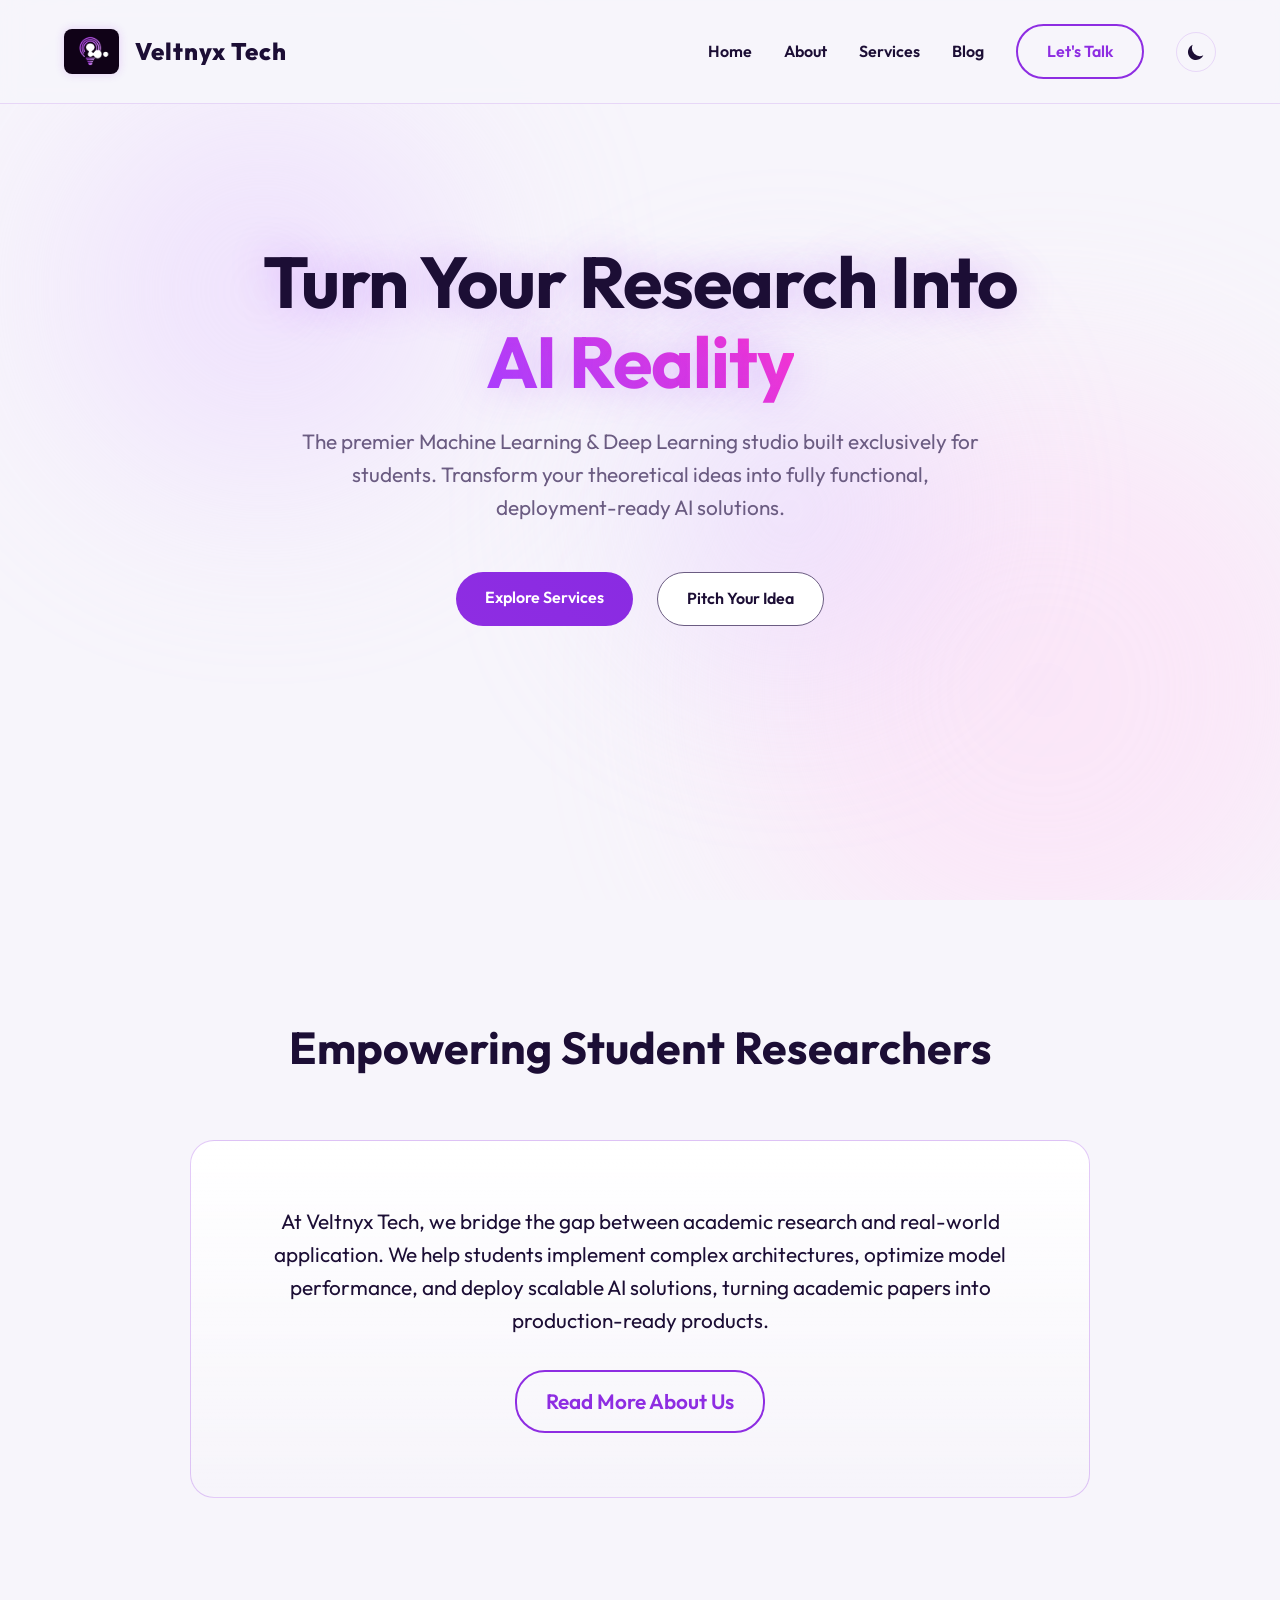
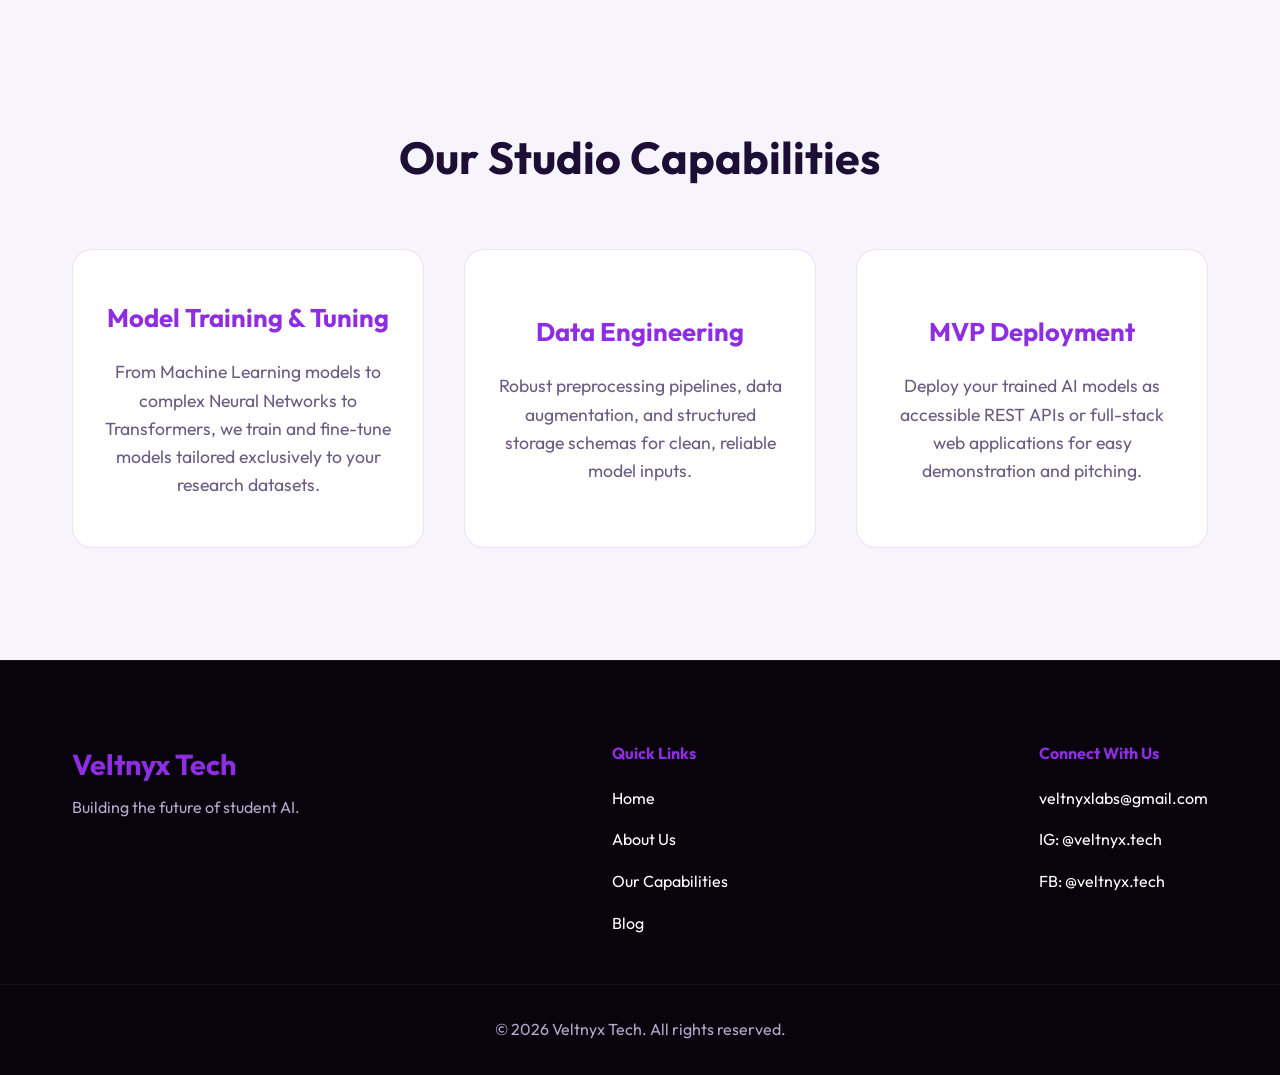
==== index.html @ e67e0559 "Deploy static site to GitHub Pages" ====
<!DOCTYPE html>
<html lang="en">

<head>
    <meta charset="UTF-8">
    <meta name="viewport" content="width=device-width, initial-scale=1.0">
    
    <title>Veltnyx Tech - Turn Your Research into AI Solutions</title>
    <meta name="description" content="Veltnyx Tech is a premier Machine Learning & Deep Learning studio helping students turn academic research into fully functional, deployment-ready AI solutions.">
    
    <!-- Open Graph / Facebook -->
    <meta property="og:type" content="website">
    <meta property="og:url" content="http://testserver/">
    <meta property="og:title" content="Veltnyx Tech - Turn Your Research into AI Solutions">
    <meta property="og:description" content="Veltnyx Tech is a premier Machine Learning & Deep Learning studio helping students turn academic research into fully functional, deployment-ready AI solutions.">
    <meta property="og:image" content="/static/seo_banner.png">

    <!-- Twitter -->
    <meta property="twitter:card" content="summary_large_image">
    <meta property="twitter:url" content="http://testserver/">
    <meta property="twitter:title" content="Veltnyx Tech - Turn Your Research into AI Solutions">
    <meta property="twitter:description" content="Veltnyx Tech is a premier Machine Learning & Deep Learning studio helping students turn academic research into fully functional, deployment-ready AI solutions.">
    <meta property="twitter:image" content="/static/seo_banner.png">
    

    <link href="https://fonts.googleapis.com/css2?family=Outfit:wght@300;400;600;800&display=swap" rel="stylesheet">
    <link rel="stylesheet" href="/static/styles.css?v=2">
    <script>
        // Check local storage or system preference to set initial theme on document element
        if (localStorage.getItem('theme') === 'light' || (!('theme' in localStorage) && window.matchMedia('(prefers-color-scheme: light)').matches)) {
            document.documentElement.classList.add('light-theme');
        } else {
            document.documentElement.classList.remove('light-theme');
        }
    </script>
</head>

<body>
    <header class="navbar">
        <div class="logo">
            <a href="/" style="display: flex; align-items: center; gap: 1rem; color: var(--text-main); text-decoration: none;">
                <img src="/static/placeholder_logo.png" alt="Veltnyx Tech Logo" id="brand-logo">
                <span>Veltnyx Tech</span>
            </a>
        </div>
        <nav>
            <a href="/#home">Home</a>
            <a href="/about/">About</a>
            <a href="/#services">Services</a>
            <a href="/blog/">Blog</a>
            <a href="#contact" class="btn btn-outline">Let's Talk</a>
            <!-- Theme Toggle Button -->
            <button id="theme-toggle" class="theme-toggle-btn" aria-label="Toggle Theme">
                <svg id="theme-toggle-dark-icon" class="theme-icon hidden" fill="currentColor" viewBox="0 0 20 20" xmlns="http://www.w3.org/2000/svg"><path d="M17.293 13.293A8 8 0 016.707 2.707a8.001 8.001 0 1010.586 10.586z"></path></svg>
                <svg id="theme-toggle-light-icon" class="theme-icon hidden" fill="currentColor" viewBox="0 0 20 20" xmlns="http://www.w3.org/2000/svg"><path d="M10 2a1 1 0 011 1v1a1 1 0 11-2 0V3a1 1 0 011-1zm4 8a4 4 0 11-8 0 4 4 0 018 0zm-.464 4.95l.707.707a1 1 0 001.414-1.414l-.707-.707a1 1 0 00-1.414 1.414zm2.12-10.607a1 1 0 010 1.414l-.706.707a1 1 0 11-1.414-1.414l.707-.707a1 1 0 011.414 0zM17 11a1 1 0 100-2h-1a1 1 0 100 2h1zm-7 4a1 1 0 011 1v1a1 1 0 11-2 0v-1a1 1 0 011-1zM5.05 6.464A1 1 0 106.46 5.05l-.707-.707a1 1 0 00-1.414 1.414l.707.707zm1.414 8.486l-.707.707a1 1 0 01-1.414-1.414l.707-.707a1 1 0 011.414 1.414zM4 11a1 1 0 100-2H3a1 1 0 000 2h1z" fill-rule="evenodd" clip-rule="evenodd"></path></svg>
            </button>
        </nav>
    </header>

    
<main>
    <section class="hero" id="home">
        <div class="hero-content">
            <h1 class="glow-text">Turn Your Research Into <span class="highlight">AI Reality</span></h1>
            <p>The premier Machine Learning & Deep Learning studio built exclusively for students. Transform your
                theoretical ideas into fully functional, deployment-ready AI solutions.</p>
            <div class="hero-buttons">
                <a href="#services" class="btn btn-primary">Explore Services</a>
                <a href="#contact" class="btn btn-secondary">Pitch Your Idea</a>
            </div>
        </div>
        <div class="floating-shapes">
            <!-- Abstract floating elements for ML vibe -->
            <div class="shape shape-1"></div>
            <div class="shape shape-2"></div>
            <div class="shape shape-3"></div>
        </div>
    </section>

    <section class="about" id="about">
        <div class="container">
            <h2>Empowering Student Researchers</h2>
            <div class="about-grid">
                <div class="about-text">
                    <p>At Veltnyx Tech, we bridge the gap between academic research and real-world application. We
                        help students implement complex architectures, optimize model performance, and deploy
                        scalable AI solutions, turning academic papers into production-ready products.</p>
                    <div style="margin-top: 2rem;">
                        <a href="/about/" class="btn btn-outline">Read More About Us</a>
                    </div>
                </div>
            </div>
        </div>
    </section>

    <section class="services" id="services">
        <div class="container">
            <h2>Our Studio Capabilities</h2>
            <div class="service-grid">
                <div class="service-card">
                    <h3>Model Training & Tuning</h3>
                    <p>From Machine Learning models to complex Neural Networks to Transformers, we
                        train and fine-tune models
                        tailored exclusively to your research datasets.</p>
                </div>
                <div class="service-card">
                    <h3>Data Engineering</h3>
                    <p>Robust preprocessing pipelines, data augmentation, and structured storage schemas for clean,
                        reliable model inputs.</p>
                </div>
                <div class="service-card">
                    <h3>MVP Deployment</h3>
                    <p>Deploy your trained AI models as accessible REST APIs or full-stack web applications for easy
                        demonstration and pitching.</p>
                </div>
            </div>
        </div>
    </section>
</main>


    <footer id="contact">
        <div class="container footer-content">
            <div class="footer-brand">
                <h3>Veltnyx Tech</h3>
                <p>Building the future of student AI.</p>
            </div>
            <div class="footer-links">
                <h4 style="color: var(--accent-primary); margin-bottom: 0.2rem;">Quick Links</h4>
                <a href="/#home">Home</a>
                <a href="/about/">About Us</a>
                <a href="/#services">Our Capabilities</a>
                <a href="/blog/">Blog</a>
            </div>
            <div class="footer-links">
                <h4 style="color: var(--accent-primary); margin-bottom: 0.2rem;">Connect With Us</h4>
                <a href="mailto:veltnyxlabs@gmail.com">veltnyxlabs@gmail.com</a>
                <a href="https://instagram.com/veltnyx.tech" target="_blank" rel="noopener noreferrer">IG: @veltnyx.tech</a>
                <a href="https://facebook.com/veltnyx.tech" target="_blank" rel="noopener noreferrer">FB: @veltnyx.tech</a>
            </div>
        </div>
        <div class="footer-bottom">
            <p>&copy; 2026 Veltnyx Tech. All rights reserved.</p>
        </div>
    </footer>

    <script src="/static/script.js?v=2"></script>
    
</body>

</html>
---- static/styles.css ----
:root {
    --bg-color: #0d0614;
    --card-bg: #170b29;
    --accent-primary: #af4dff;
    --accent-secondary: #ff33cc;
    --text-main: #ffffff;
    --text-muted: #b5a8c9;
    --glow-color: rgba(175, 77, 255, 0.4);
    
    --nav-bg: rgba(13, 6, 20, 0.85);
    --card-hover-shadow: 0 15px 40px rgba(0, 0, 0, 0.6);
    --img-placeholder-bg: #2a164a;
    --carousel-img-bg: linear-gradient(45deg, #2a164a, #4b0082);
    --carousel-shadow: 0 10px 30px rgba(0, 0, 0, 0.5);
    --post-hero-bg: linear-gradient(45deg, #170b29, #2a164a);
    --btn-secondary-hover-bg: #251242;
    --border-color: rgba(175, 77, 255, 0.1);
    --border-about: rgba(175, 77, 255, 0.2);
}

.light-theme {
    --bg-color: #f7f5fb;
    --card-bg: #ffffff;
    --accent-primary: #8e2de2;
    --accent-secondary: #ff007f;
    --text-main: #1c0e35;
    --text-muted: #6b5c82;
    --glow-color: rgba(142, 45, 226, 0.2);
    
    --nav-bg: rgba(247, 245, 251, 0.9);
    --card-hover-shadow: 0 15px 40px rgba(142, 45, 226, 0.08);
    --img-placeholder-bg: #f0e6ff;
    --carousel-img-bg: linear-gradient(45deg, #e9dbff, #ffd9f4);
    --carousel-shadow: 0 10px 30px rgba(142, 45, 226, 0.08);
    --post-hero-bg: linear-gradient(45deg, #f0e6ff, #e9dbff);
    --btn-secondary-hover-bg: #f0e6ff;
    --border-color: rgba(142, 45, 226, 0.15);
    --border-about: rgba(142, 45, 226, 0.25);
}

.light-theme .shape-1 {
    background: #e6ccff;
}
.light-theme .shape-2 {
    background: #ffd6f5;
}
.light-theme .shape-3 {
    background: #e0ccff;
}
.light-theme .shape {
    opacity: 0.45;
}

* {
    margin: 0;
    padding: 0;
    box-sizing: border-box;
}

body {
    background-color: var(--bg-color);
    color: var(--text-main);
    font-family: 'Outfit', sans-serif;
    line-height: 1.6;
    overflow-x: hidden;
    transition: background-color 0.3s ease, color 0.3s ease;
}

a {
    text-decoration: none;
    color: var(--text-main);
    transition: color 0.3s;
}

a:hover {
    color: var(--accent-primary);
}

.container {
    max-width: 1200px;
    margin: 0 auto;
    padding: 0 2rem;
}

/* Navbar */
.navbar {
    display: flex;
    justify-content: space-between;
    align-items: center;
    padding: 1.5rem 5%;
    background: var(--nav-bg);
    backdrop-filter: blur(10px);
    position: fixed;
    top: 0;
    width: 100%;
    z-index: 1000;
    border-bottom: 1px solid var(--border-color);
    transition: background 0.3s ease, border-color 0.3s ease;
}

.logo {
    display: flex;
    align-items: center;
    gap: 1rem;
    font-size: 1.5rem;
    font-weight: 800;
    color: var(--text-main);
    letter-spacing: 1px;
}

.logo img {
    height: 45px;
    width: auto;
    border-radius: 8px;
    box-shadow: 0 0 10px var(--glow-color);
}

nav {
    display: flex;
    gap: 2rem;
    align-items: center;
}

nav a {
    font-weight: 600;
}

.btn {
    padding: 0.8rem 1.8rem;
    border-radius: 30px;
    font-weight: 600;
    transition: all 0.3s ease;
    cursor: pointer;
    border: none;
    display: inline-block;
}

.btn-outline {
    background: transparent;
    border: 2px solid var(--accent-primary);
    color: var(--accent-primary);
}

.btn-outline:hover {
    background: var(--accent-primary);
    color: var(--text-main);
    box-shadow: 0 0 15px var(--glow-color);
}

.btn-primary {
    background: linear-gradient(45deg, var(--accent-primary), #8a2be2);
    color: white;
}

.btn-primary:hover {
    box-shadow: 0 0 20px var(--glow-color);
    transform: translateY(-2px);
}

.btn-secondary {
    background: var(--card-bg);
    color: var(--text-main);
    border: 1px solid var(--text-muted);
}

.btn-secondary:hover {
    background: var(--btn-secondary-hover-bg);
    border-color: var(--accent-primary);
}

/* Hero Section */
.hero {
    min-height: 100vh;
    display: flex;
    align-items: center;
    justify-content: center;
    position: relative;
    padding-top: 80px;
    text-align: center;
}

.hero-content {
    max-width: 850px;
    z-index: 2;
    padding: 2rem;
}

.hero h1 {
    font-size: 4.5rem;
    line-height: 1.1;
    margin-bottom: 1.5rem;
    letter-spacing: -1px;
}

.highlight {
    background: linear-gradient(45deg, #a73eff, #ff33cc);
    -webkit-background-clip: text;
    -webkit-text-fill-color: transparent;
}

.glow-text {
    text-shadow: 0 0 40px rgba(175, 77, 255, 0.3);
}

.hero p {
    font-size: 1.3rem;
    color: var(--text-muted);
    margin-bottom: 3rem;
    max-width: 700px;
    margin-left: auto;
    margin-right: auto;
}

.hero-buttons {
    display: flex;
    gap: 1.5rem;
    justify-content: center;
}

/* Abstract Floating Shapes */
.floating-shapes {
    position: absolute;
    top: 0;
    left: 0;
    width: 100%;
    height: 100%;
    overflow: hidden;
    z-index: 1;
    pointer-events: none;
}

.shape {
    position: absolute;
    filter: blur(100px);
    border-radius: 50%;
    opacity: 0.3;
    animation: float 12s infinite alternate ease-in-out;
}

.shape-1 {
    width: 400px;
    height: 400px;
    background: #4b0082;
    top: 10%;
    left: 5%;
}

.shape-2 {
    width: 600px;
    height: 600px;
    background: var(--accent-primary);
    bottom: -10%;
    right: -5%;
    animation-delay: -5s;
}

.shape-3 {
    width: 300px;
    height: 300px;
    background: var(--accent-secondary);
    top: 40%;
    left: 50%;
    animation-duration: 20s;
}

@keyframes float {
    0% {
        transform: translate(0, 0) scale(1);
    }

    100% {
        transform: translate(40px, -60px) scale(1.1);
    }
}

/* Sections General */
section {
    padding: 7rem 0;
    position: relative;
    z-index: 2;
}

h2 {
    font-size: 2.8rem;
    margin-bottom: 3.5rem;
    text-align: center;
    color: var(--text-main);
}

/* About & Services Grid */
.service-grid {
    display: grid;
    grid-template-columns: repeat(auto-fit, minmax(320px, 1fr));
    gap: 2.5rem;
}

.service-card {
    background: var(--card-bg);
    padding: 3rem 2rem;
    border-radius: 20px;
    border: 1px solid var(--border-color);
    transition: transform 0.4s cubic-bezier(0.175, 0.885, 0.32, 1.275), box-shadow 0.4s, border-color 0.4s, background-color 0.3s;
    display: flex;
    flex-direction: column;
    justify-content: center;
}

.service-card:hover {
    transform: translateY(-15px);
    box-shadow: var(--card-hover-shadow);
    border-color: var(--accent-primary);
}

.service-card h3 {
    font-size: 1.6rem;
    margin-bottom: 1.2rem;
    color: var(--accent-primary);
    text-align: center;
}

.service-card p {
    color: var(--text-muted);
    font-size: 1.1rem;
    text-align: center;
}

.about-text {
    background: linear-gradient(180deg, var(--card-bg), transparent);
    padding: 4rem;
    border-radius: 24px;
    text-align: center;
    border: 1px solid var(--border-about);
    font-size: 1.3rem;
    max-width: 900px;
    margin: 0 auto;
    transition: border-color 0.3s ease, background-color 0.3s ease;
}

.about-text strong {
    color: var(--accent-primary);
}

/* Footer */
footer {
    background: #08030d;
    padding: 5rem 0 2rem;
    border-top: 1px solid rgba(175, 77, 255, 0.15);
    position: relative;
    z-index: 2;
    color: #ffffff;
}

.footer-content {
    display: flex;
    justify-content: space-between;
    margin-bottom: 3rem;
    flex-wrap: wrap;
    gap: 2rem;
}

.footer-brand h3 {
    font-size: 1.8rem;
    margin-bottom: 0.5rem;
    color: var(--accent-primary);
}

.footer-brand p {
    color: #b5a8c9;
}

.footer-links {
    display: flex;
    flex-direction: column;
    gap: 1rem;
}

.footer-links a {
    color: #ffffff;
}

.footer-links a:hover {
    padding-left: 5px;
    color: var(--accent-primary);
}

.footer-bottom {
    text-align: center;
    color: #b5a8c9;
    font-size: 1rem;
    border-top: 1px solid rgba(255, 255, 255, 0.05);
    padding-top: 2rem;
}

/* Responsive */
@media (max-width: 768px) {
    .hero h1 {
        font-size: 3rem;
    }

    nav {
        display: none;
    }

    .footer-content {
        flex-direction: column;
        text-align: center;
    }
    
    .blog-grid {
        grid-template-columns: 1fr;
    }
}

/* Blog Page Styles */
.blog-grid {
    display: grid;
    grid-template-columns: repeat(auto-fit, minmax(320px, 1fr));
    gap: 2.5rem;
}

.blog-card {
    background: var(--card-bg);
    border-radius: 20px;
    border: 1px solid var(--border-color);
    overflow: hidden;
    transition: all 0.4s cubic-bezier(0.175, 0.885, 0.32, 1.275), background-color 0.3s ease;
    display: flex;
    flex-direction: column;
}

.blog-card:hover {
    transform: translateY(-10px);
    box-shadow: var(--card-hover-shadow);
    border-color: var(--accent-primary);
}

.blog-image {
    height: 220px;
    display: flex;
    align-items: center;
    justify-content: center;
    background: var(--img-placeholder-bg);
    transition: background-color 0.3s ease;
}

.blog-content {
    padding: 2rem;
    flex-grow: 1;
    display: flex;
    flex-direction: column;
}

.blog-meta {
    color: var(--text-muted);
    font-size: 0.9rem;
    margin-bottom: 0.8rem;
}

.blog-content h3 {
    color: var(--accent-primary);
    font-size: 1.5rem;
    margin-bottom: 1rem;
    line-height: 1.3;
}

.blog-excerpt {
    color: var(--text-muted);
    margin-bottom: 2rem;
    display: -webkit-box;
    -webkit-line-clamp: 3;
    -webkit-box-orient: vertical;
    overflow: hidden;
    flex-grow: 1;
}

/* Carousel Styles */
.carousel-container {
    position: relative;
    max-width: 1000px;
    margin: 0 auto 5rem;
    overflow: hidden;
    border-radius: 20px;
    border: 1px solid var(--border-about);
    box-shadow: var(--carousel-shadow);
    transition: border-color 0.3s ease, box-shadow 0.3s ease;
}

.carousel-inner {
    display: flex;
    transition: transform 0.5s ease-in-out;
    height: 400px;
}

.carousel-item {
    min-width: 100%;
    display: flex;
    align-items: center;
    background: var(--card-bg);
    position: relative;
    transition: background-color 0.3s ease;
}

.carousel-item-image {
    flex: 1;
    height: 100%;
    display: flex;
    align-items: center;
    justify-content: center;
    background: var(--carousel-img-bg);
    font-size: 5rem;
    transition: background 0.3s ease;
}

.carousel-item-content {
    flex: 1;
    padding: 3rem;
    display: flex;
    flex-direction: column;
    justify-content: center;
}

.carousel-meta {
    color: var(--text-muted);
    font-size: 0.9rem;
    margin-bottom: 1rem;
    text-transform: uppercase;
    letter-spacing: 1px;
    font-weight: 600;
}

.carousel-item-content h2 {
    font-size: 2.2rem;
    margin-bottom: 1rem;
    text-align: left;
    color: var(--text-main);
    line-height: 1.2;
}

.carousel-item-content p {
    color: var(--text-muted);
    margin-bottom: 2rem;
    font-size: 1.1rem;
    display: -webkit-box;
    -webkit-line-clamp: 3;
    -webkit-box-orient: vertical;
    overflow: hidden;
}

.carousel-control {
    position: absolute;
    top: 50%;
    transform: translateY(-50%);
    background: rgba(13, 6, 20, 0.5);
    border: 1px solid var(--accent-primary);
    color: white;
    width: 50px;
    height: 50px;
    border-radius: 50%;
    display: flex;
    align-items: center;
    justify-content: center;
    cursor: pointer;
    transition: all 0.3s;
    z-index: 10;
    font-size: 1.5rem;
}

.carousel-control:hover {
    background: var(--accent-primary);
    box-shadow: 0 0 15px var(--glow-color);
}

.carousel-control.prev {
    left: 20px;
}

.carousel-control.next {
    right: 20px;
}

.carousel-indicators {
    position: absolute;
    bottom: 20px;
    left: 50%;
    transform: translateX(-50%);
    display: flex;
    gap: 10px;
    z-index: 10;
}

.indicator {
    width: 12px;
    height: 12px;
    border-radius: 50%;
    background: rgba(255, 255, 255, 0.3);
    cursor: pointer;
    transition: all 0.3s;
}

.indicator.active {
    background: var(--accent-primary);
    box-shadow: 0 0 10px var(--glow-color);
}

/* Individual Blog Post Styles */
.post-header {
    text-align: center;
    margin-bottom: 3rem;
}

.post-meta {
    color: var(--accent-primary);
    font-weight: 600;
    margin-bottom: 1rem;
    font-size: 1.1rem;
}

.post-title {
    font-size: 4rem;
    line-height: 1.1;
    margin-bottom: 2rem;
    text-align: center;
}

.post-hero-image {
    width: 100%;
    height: 400px;
    border-radius: 20px;
    background: var(--post-hero-bg);
    display: flex;
    align-items: center;
    justify-content: center;
    font-size: 6rem;
    margin-bottom: 4rem;
    border: 1px solid var(--border-about);
    box-shadow: var(--carousel-shadow);
    transition: background 0.3s ease, border-color 0.3s ease, box-shadow 0.3s ease;
}

.post-content {
    max-width: 800px;
    margin: 0 auto;
    font-size: 1.2rem;
    color: var(--text-muted);
    line-height: 1.8;
}

.post-content h2 {
    color: var(--text-main);
    font-size: 2.2rem;
    margin: 3rem 0 1.5rem;
    text-align: left;
}

.post-content p {
    margin-bottom: 1.5rem;
}

.post-content ul, .post-content ol {
    margin-bottom: 1.5rem;
    padding-left: 2rem;
}

.post-content li {
    margin-bottom: 0.5rem;
}

@media (max-width: 768px) {
    .carousel-item {
        flex-direction: column;
    }
    .carousel-item-image {
        flex: 0.5;
        width: 100%;
    }
    .carousel-item-content {
        flex: 0.5;
        padding: 2rem;
    }
    .carousel-inner {
        height: 500px;
    }
    .post-title {
        font-size: 2.5rem;
    }
}

/* Theme Toggle Button */
.theme-toggle-btn {
    background: transparent;
    border: none;
    cursor: pointer;
    color: var(--text-main);
    display: flex;
    align-items: center;
    justify-content: center;
    padding: 0.5rem;
    border-radius: 50%;
    transition: all 0.3s ease;
    width: 40px;
    height: 40px;
    border: 1px solid var(--border-color);
}

.theme-toggle-btn:hover {
    background: rgba(175, 77, 255, 0.1);
    color: var(--accent-primary);
    transform: rotate(15deg);
}

.light-theme .theme-toggle-btn:hover {
    background: rgba(142, 45, 226, 0.1);
}

.theme-icon {
    width: 20px;
    height: 20px;
}

.hidden {
    display: none !important;
}
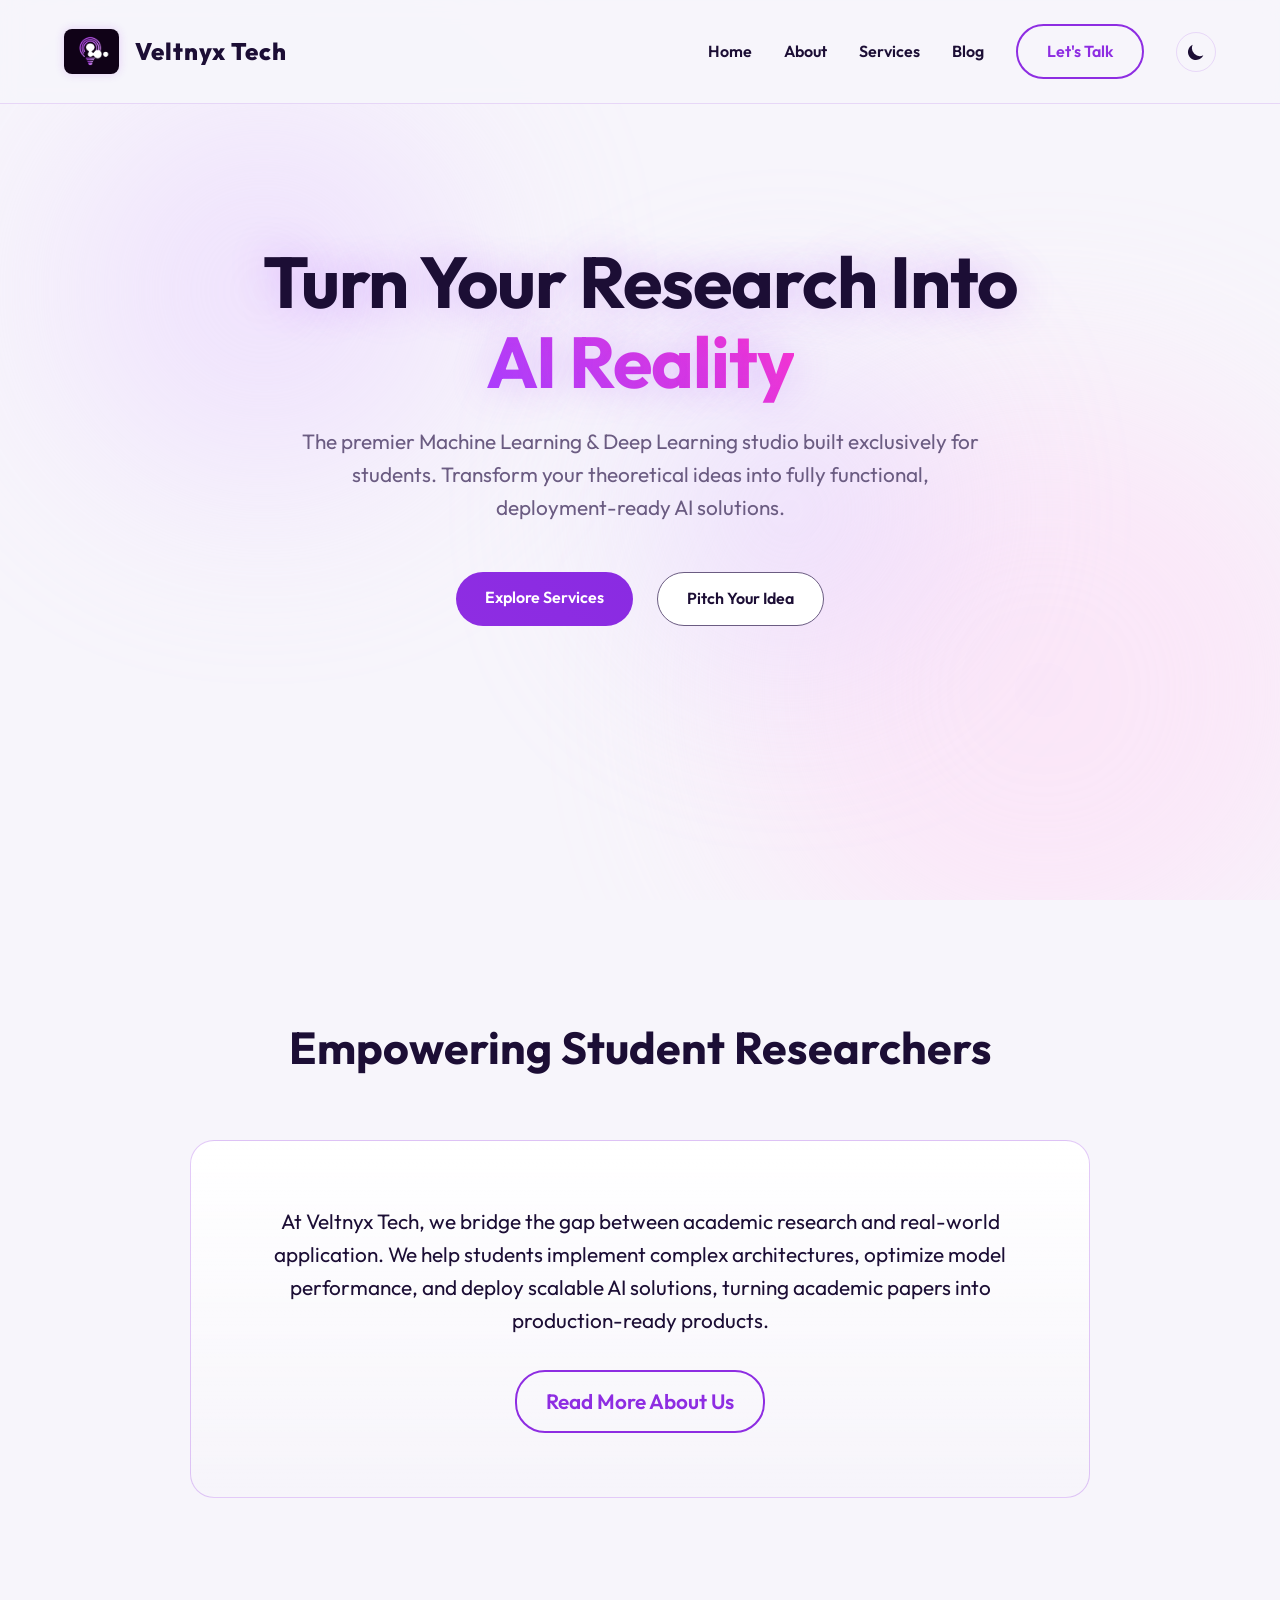
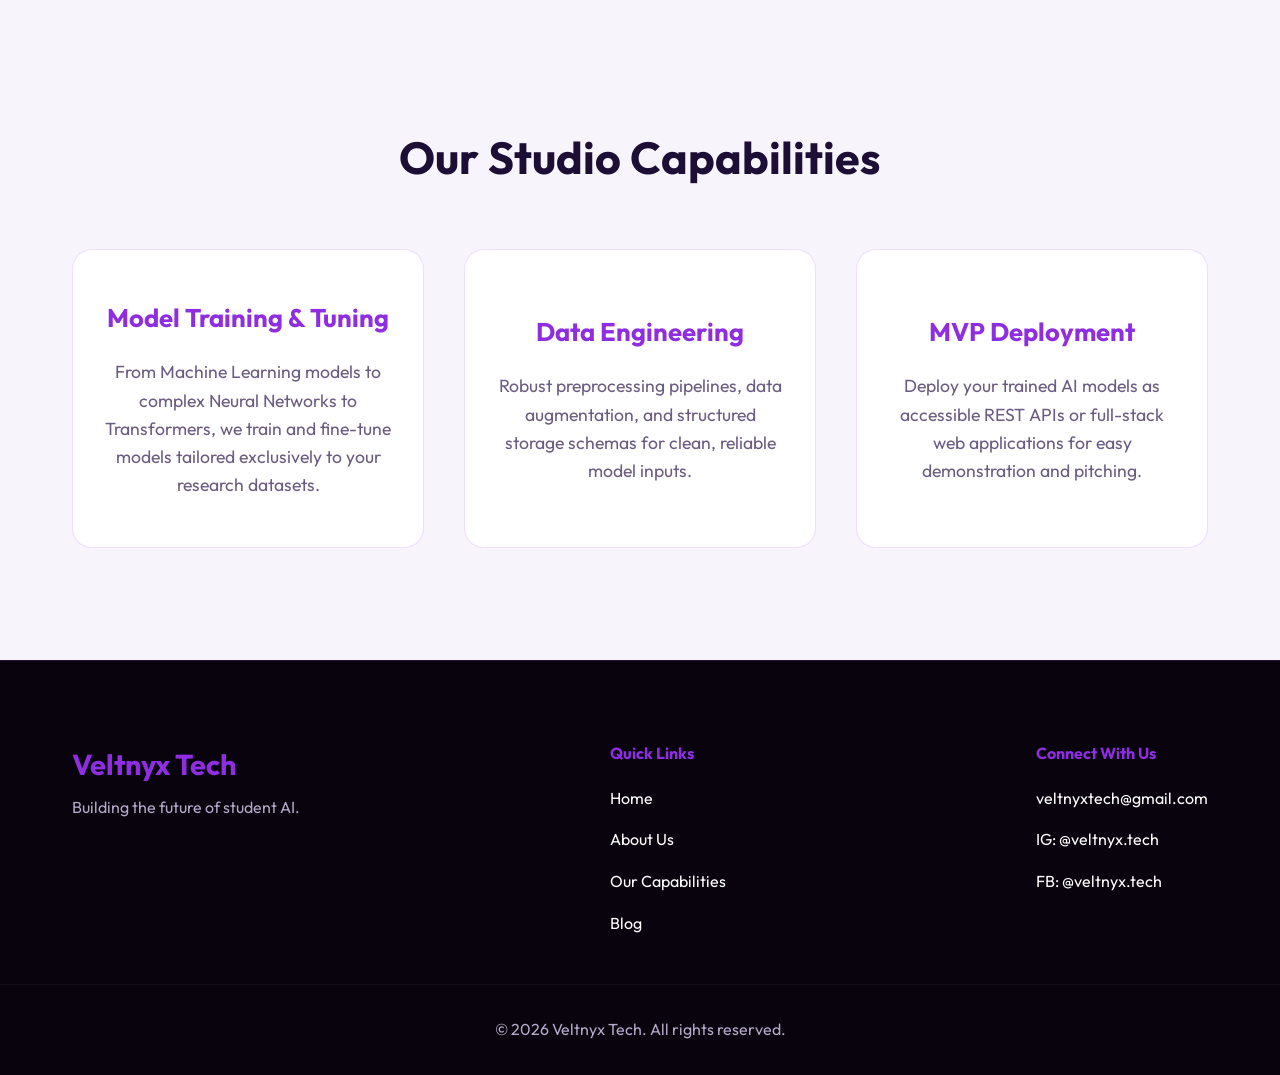
==== commit abd80466: "Update index.html" ====
--- a/index.html
+++ b/index.html
@@ -135,7 +135,7 @@
             </div>
             <div class="footer-links">
                 <h4 style="color: var(--accent-primary); margin-bottom: 0.2rem;">Connect With Us</h4>
-                <a href="mailto:veltnyxlabs@gmail.com">veltnyxlabs@gmail.com</a>
+                <a href="mailto:veltnyxlabs@gmail.com">veltnyxtech@gmail.com</a>
                 <a href="https://instagram.com/veltnyx.tech" target="_blank" rel="noopener noreferrer">IG: @veltnyx.tech</a>
                 <a href="https://facebook.com/veltnyx.tech" target="_blank" rel="noopener noreferrer">FB: @veltnyx.tech</a>
             </div>
